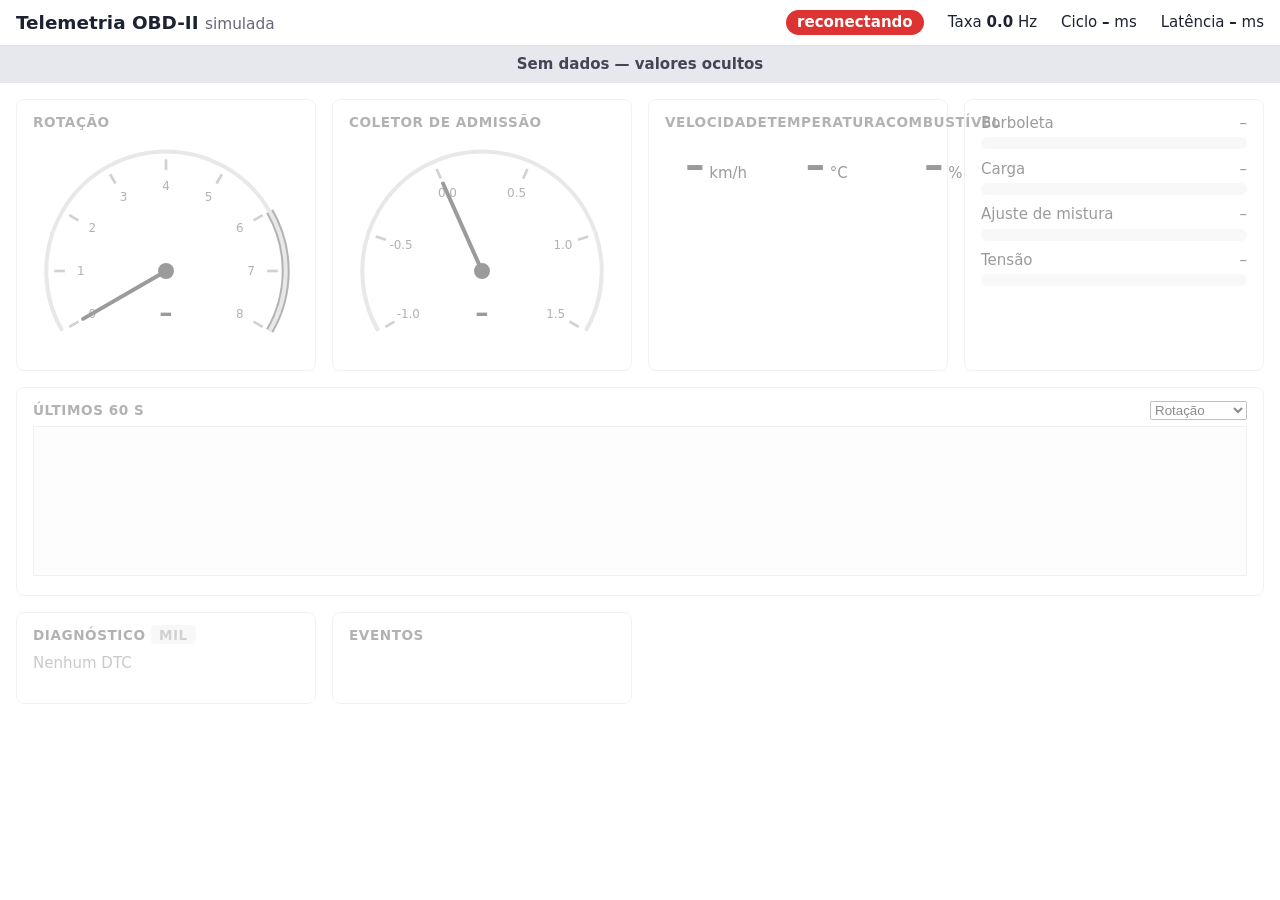
==== src/obd/web/dashboard/index.html @ 9ab84e97 "Tarefa 07: Dashboard web Co-Authored-By: Claude Sonnet 5.5 <noreply@anthropic.com>" ====
<!doctype html>
<html lang="pt-BR">
<head>
<meta charset="utf-8">
<meta name="viewport" content="width=device-width, initial-scale=1">
<title>Telemetria OBD-II</title>
<link rel="stylesheet" href="style.css">
</head>
<body>
<header>
  <h1>Telemetria OBD-II <small>simulada</small></h1>
  <span id="conn-state" class="pill reconnecting">reconectando</span>
  <span>Taxa <b id="rate">–</b> Hz</span>
  <span>Ciclo <b id="cycle">–</b> ms</span>
  <span>Latência <b id="latency">–</b> ms</span>
</header>
<div id="overlay" class="overlay" hidden>Sem dados — valores ocultos</div>
<main id="panels">
  <section class="card">
    <h2>Rotação</h2>
    <svg id="rpm-gauge" viewBox="-100 -100 200 160" role="img" aria-label="Conta-giros">
      <path id="rpm-redline" fill="none" stroke="#d33" stroke-width="6"/>
      <path d="M-78 45 A90 90 0 1 1 78 45" fill="none" stroke="#ccd" stroke-width="3"/>
      <g id="rpm-ticks"></g>
      <line id="rpm-needle" x1="0" y1="0" x2="0" y2="-72" stroke="#223" stroke-width="3" stroke-linecap="round"/>
      <circle r="6" fill="#223"/>
      <text id="rpm-text" y="38" text-anchor="middle" class="gtext">–</text>
    </svg>
  </section>
  <section class="card">
    <h2>Coletor de admissão</h2>
    <svg id="map-gauge" viewBox="-100 -100 200 160" role="img" aria-label="Manômetro do coletor">
      <path d="M-78 45 A90 90 0 1 1 78 45" fill="none" stroke="#ccd" stroke-width="3"/>
      <g id="map-ticks"></g>
      <line id="map-needle" x1="0" y1="0" x2="0" y2="-72" stroke="#223" stroke-width="3" stroke-linecap="round"/>
      <circle r="6" fill="#223"/>
      <text id="map-text" y="38" text-anchor="middle" class="gtext">–</text>
    </svg>
  </section>
  <section class="card digits">
    <div><h2>Velocidade</h2><span id="speed" class="big">–</span> km/h</div>
    <div><h2>Temperatura</h2><span id="coolant" class="big">–</span> °C</div>
    <div><h2>Combustível</h2><span id="fuel" class="big">–</span> %</div>
  </section>
  <section class="card bars">
    <label>Borboleta <span id="val-throttle">–</span><div class="bar"><i id="bar-throttle"></i></div></label>
    <label>Carga <span id="val-load">–</span><div class="bar"><i id="bar-load"></i></div></label>
    <label>Ajuste de mistura <span id="val-trim">–</span><div class="bar centered"><i id="bar-trim"></i></div></label>
    <label>Tensão <span id="val-voltage">–</span><div class="bar"><i id="bar-voltage"></i></div></label>
  </section>
  <section class="card wide">
    <h2>Últimos 60 s
      <select id="chart-series">
        <option value="rpm">Rotação</option>
        <option value="speed">Velocidade</option>
        <option value="coolant">Temperatura</option>
        <option value="throttle">Borboleta</option>
        <option value="map">Coletor</option>
        <option value="load">Carga</option>
      </select>
    </h2>
    <svg id="chart" viewBox="0 0 600 150" preserveAspectRatio="none"><polyline id="chart-line" fill="none" stroke="#1769e0" stroke-width="2"/></svg>
  </section>
  <section class="card">
    <h2>Diagnóstico <span id="mil" class="mil off">MIL</span></h2>
    <ul id="dtc-list"><li class="muted">Nenhum DTC</li></ul>
    <p id="dtc-desc" class="muted"></p>
  </section>
  <section class="card">
    <h2>Eventos</h2>
    <ul id="events"></ul>
  </section>
</main>
<script src="gauges.js"></script>
<script src="app.js"></script>
</body>
</html>
---- src/obd/web/dashboard/style.css ----
:root { --ok:#1a8a3c; --warn:#d98a00; --bad:#d33; --ink:#1c2230; --line:#dde1ea; }
* { box-sizing: border-box; }
body { margin:0; font:15px/1.4 system-ui,sans-serif; background:#fff; color:var(--ink); }
header { display:flex; gap:1.5rem; align-items:center; padding:.6rem 1rem; border-bottom:1px solid var(--line); flex-wrap:wrap; }
header h1 { font-size:1.15rem; margin:0; margin-right:auto; }
header small { color:#667; font-weight:400; }
.pill { padding:.15rem .7rem; border-radius:1rem; color:#fff; font-weight:600; }
.pill.connected { background:var(--ok); } .pill.reconnecting { background:var(--bad); } .pill.nodata { background:#778; }
main { display:grid; grid-template-columns:repeat(auto-fit,minmax(280px,1fr)); gap:1rem; padding:1rem; }
.card { border:1px solid var(--line); border-radius:8px; padding:.8rem 1rem; }
.card.wide { grid-column:1/-1; }
h2 { font-size:.85rem; text-transform:uppercase; letter-spacing:.04em; color:#556; margin:0 0 .4rem; }
.gtext { font:600 20px system-ui; fill:var(--ink); }
.digits { display:flex; justify-content:space-around; text-align:center; }
.big { font-size:2.4rem; font-weight:700; }
.bars label { display:block; margin-bottom:.6rem; }
.bars label span { float:right; font-variant-numeric:tabular-nums; }
.bar { height:12px; background:#eef0f5; border-radius:6px; overflow:hidden; position:relative; margin-top:.2rem; }
.bar i { position:absolute; top:0; bottom:0; left:0; width:0; background:#1769e0; }
#chart { width:100%; height:150px; background:#fafbfd; border:1px solid var(--line); }
select { float:right; }
.mil { padding:.1rem .5rem; border-radius:4px; font-weight:700; }
.mil.off { background:#eef0f5; color:#99a; } .mil.on { background:var(--warn); color:#fff; }
ul { list-style:none; padding:0; margin:0; max-height:170px; overflow:auto; }
#dtc-list li { cursor:pointer; padding:.1rem 0; }
.muted { color:#889; }
.overlay { background:#e6e8ee; color:#445; text-align:center; padding:.5rem; font-weight:600; }
body.stale main { filter:grayscale(1); opacity:.45; }
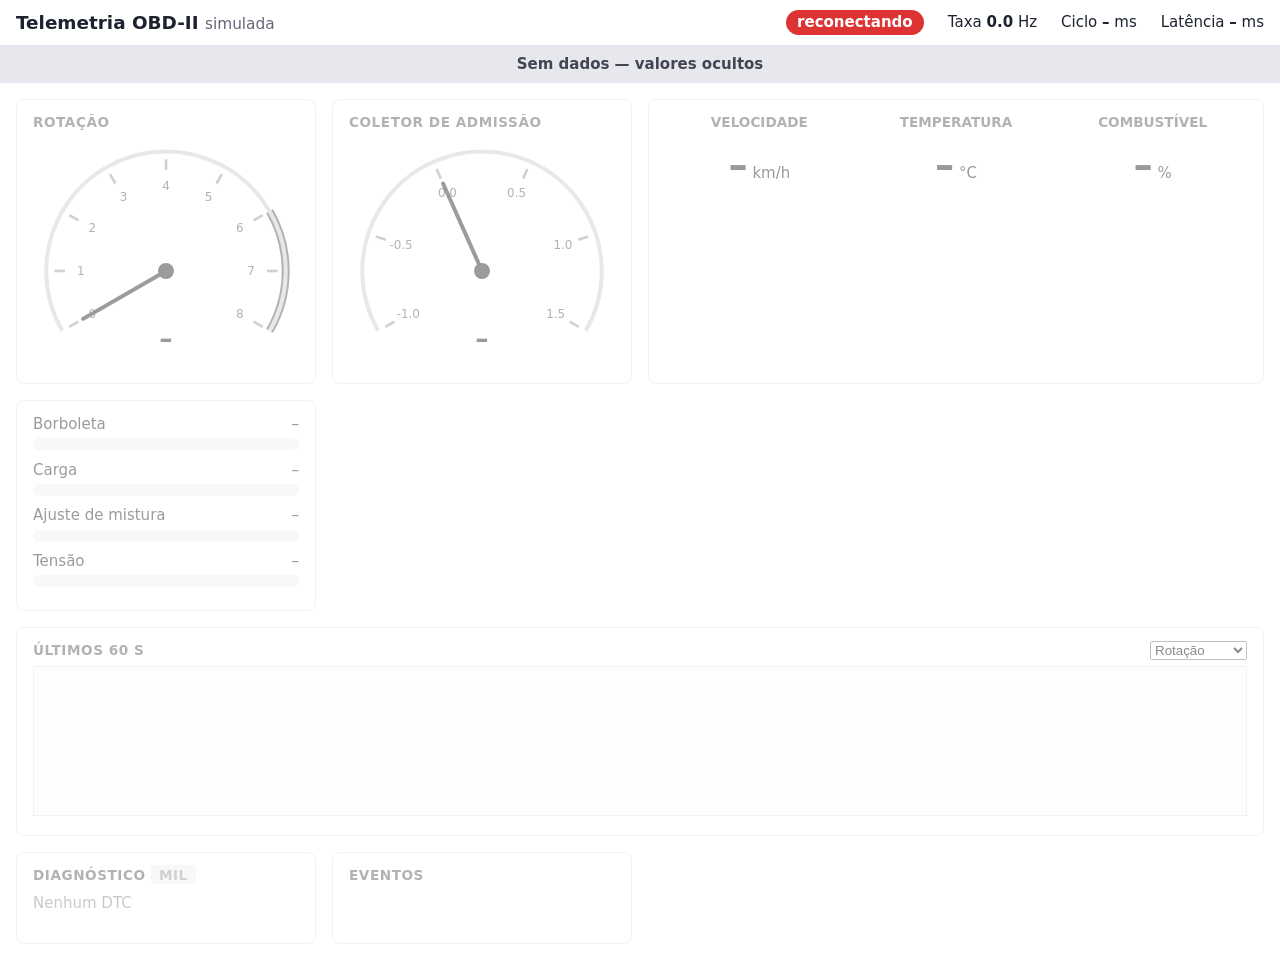
==== commit 7791a146: "Tarefa 14: Correções do dashboard e do painel e script de capturas de tela Co-Authored-By: Claude So" ====
--- a/src/obd/web/dashboard/index.html
+++ b/src/obd/web/dashboard/index.html
@@ -18,29 +18,29 @@
 <main id="panels">
   <section class="card">
     <h2>Rotação</h2>
-    <svg id="rpm-gauge" viewBox="-100 -100 200 160" role="img" aria-label="Conta-giros">
+    <svg id="rpm-gauge" viewBox="-100 -100 200 170" role="img" aria-label="Conta-giros">
       <path id="rpm-redline" fill="none" stroke="#d33" stroke-width="6"/>
       <path d="M-78 45 A90 90 0 1 1 78 45" fill="none" stroke="#ccd" stroke-width="3"/>
       <g id="rpm-ticks"></g>
       <line id="rpm-needle" x1="0" y1="0" x2="0" y2="-72" stroke="#223" stroke-width="3" stroke-linecap="round"/>
       <circle r="6" fill="#223"/>
-      <text id="rpm-text" y="38" text-anchor="middle" class="gtext">–</text>
+      <text id="rpm-text" y="58" text-anchor="middle" class="gtext">–</text>
     </svg>
   </section>
   <section class="card">
     <h2>Coletor de admissão</h2>
-    <svg id="map-gauge" viewBox="-100 -100 200 160" role="img" aria-label="Manômetro do coletor">
+    <svg id="map-gauge" viewBox="-100 -100 200 170" role="img" aria-label="Manômetro do coletor">
       <path d="M-78 45 A90 90 0 1 1 78 45" fill="none" stroke="#ccd" stroke-width="3"/>
       <g id="map-ticks"></g>
       <line id="map-needle" x1="0" y1="0" x2="0" y2="-72" stroke="#223" stroke-width="3" stroke-linecap="round"/>
       <circle r="6" fill="#223"/>
-      <text id="map-text" y="38" text-anchor="middle" class="gtext">–</text>
+      <text id="map-text" y="58" text-anchor="middle" class="gtext">–</text>
     </svg>
   </section>
-  <section class="card digits">
-    <div><h2>Velocidade</h2><span id="speed" class="big">–</span> km/h</div>
-    <div><h2>Temperatura</h2><span id="coolant" class="big">–</span> °C</div>
-    <div><h2>Combustível</h2><span id="fuel" class="big">–</span> %</div>
+  <section class="card digits dupla">
+    <div class="medida"><h2>Velocidade</h2><span id="speed" class="big">–</span> km/h</div>
+    <div class="medida"><h2>Temperatura</h2><span id="coolant" class="big">–</span> °C</div>
+    <div class="medida"><h2>Combustível</h2><span id="fuel" class="big">–</span> %</div>
   </section>
   <section class="card bars">
     <label>Borboleta <span id="val-throttle">–</span><div class="bar"><i id="bar-throttle"></i></div></label>
--- a/src/obd/web/dashboard/style.css
+++ b/src/obd/web/dashboard/style.css
@@ -11,8 +11,13 @@
 .card.wide { grid-column:1/-1; }
 h2 { font-size:.85rem; text-transform:uppercase; letter-spacing:.04em; color:#556; margin:0 0 .4rem; }
 .gtext { font:600 20px system-ui; fill:var(--ink); }
-.digits { display:flex; justify-content:space-around; text-align:center; }
-.big { font-size:2.4rem; font-weight:700; }
+.digits { display:grid; grid-template-columns:repeat(3,minmax(0,1fr)); gap:.5rem; text-align:center; }
+.dupla { grid-column:span 2; }
+@media (max-width:700px) { .dupla { grid-column:auto; } }
+.medida { min-width:0; }
+.medida h2 { letter-spacing:0; }
+.defasado { opacity:.4; }
+.big { font-size:clamp(1.6rem,3vw,2.4rem); font-weight:700; }
 .bars label { display:block; margin-bottom:.6rem; }
 .bars label span { float:right; font-variant-numeric:tabular-nums; }
 .bar { height:12px; background:#eef0f5; border-radius:6px; overflow:hidden; position:relative; margin-top:.2rem; }
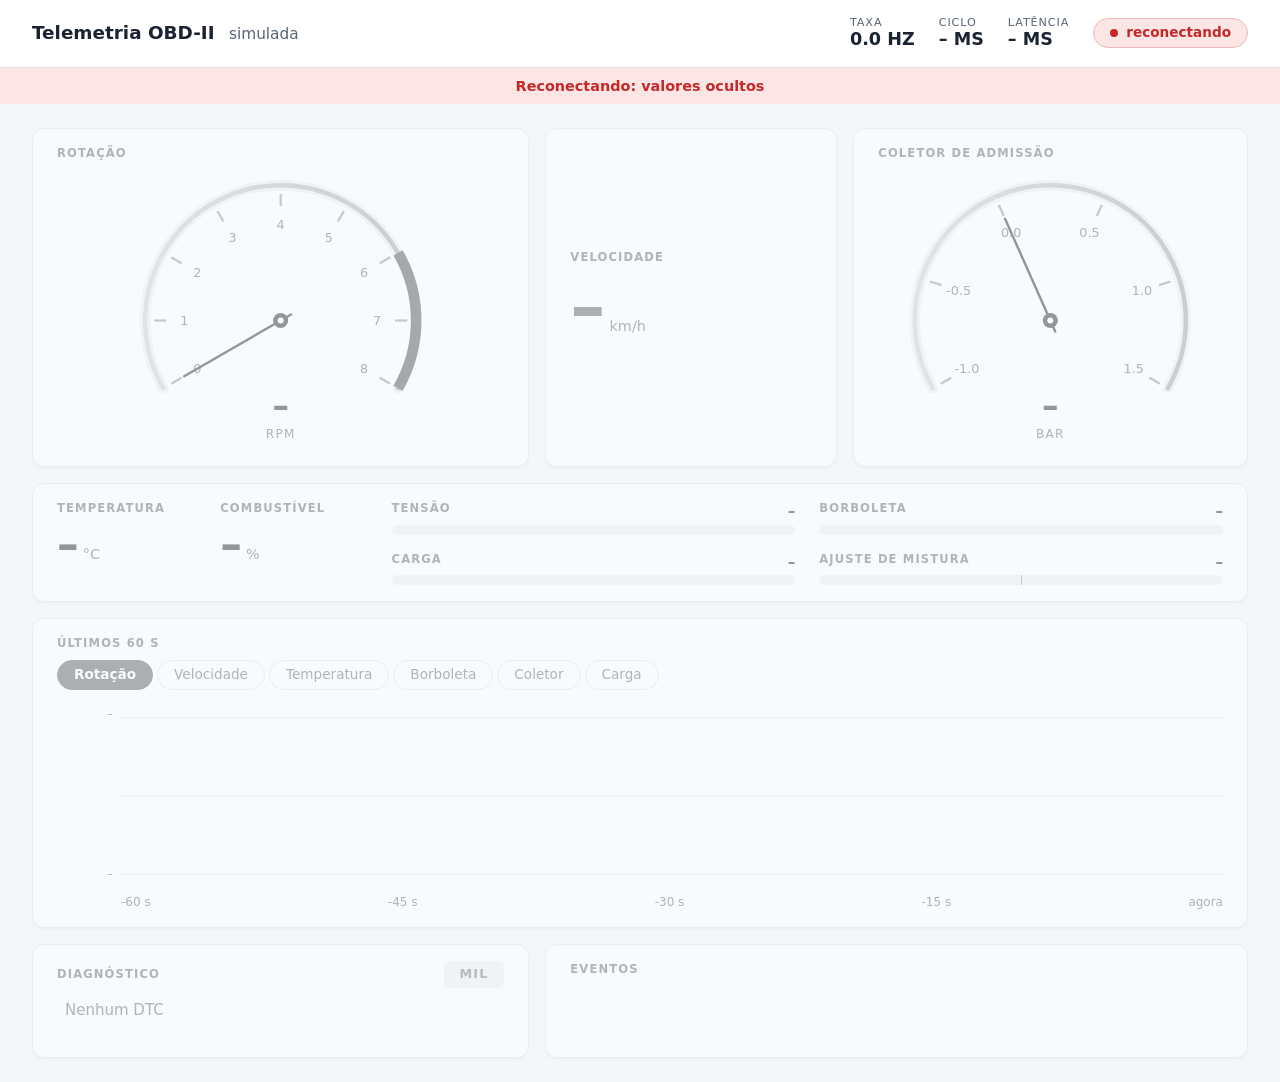
==== commit 9d258798: "Tarefa 15: Redesenho visual do dashboard e do painel do simulador Co-Authored-By: Claude Sonnet 5.5 " ====
--- a/src/obd/web/dashboard/index.html
+++ b/src/obd/web/dashboard/index.html
@@ -9,64 +9,83 @@
 <body>
 <header>
   <h1>Telemetria OBD-II <small>simulada</small></h1>
+  <span class="metrica">Taxa <b><span id="rate">–</span> Hz</b></span>
+  <span class="metrica">Ciclo <b><span id="cycle">–</span> ms</b></span>
+  <span class="metrica">Latência <b><span id="latency">–</span> ms</b></span>
   <span id="conn-state" class="pill reconnecting">reconectando</span>
-  <span>Taxa <b id="rate">–</b> Hz</span>
-  <span>Ciclo <b id="cycle">–</b> ms</span>
-  <span>Latência <b id="latency">–</b> ms</span>
 </header>
-<div id="overlay" class="overlay" hidden>Sem dados — valores ocultos</div>
+<div id="overlay" class="overlay" hidden>Sem dados: valores ocultos</div>
 <main id="panels">
-  <section class="card">
+  <section class="card rpm">
     <h2>Rotação</h2>
-    <svg id="rpm-gauge" viewBox="-100 -100 200 170" role="img" aria-label="Conta-giros">
-      <path id="rpm-redline" fill="none" stroke="#d33" stroke-width="6"/>
-      <path d="M-78 45 A90 90 0 1 1 78 45" fill="none" stroke="#ccd" stroke-width="3"/>
+    <svg id="rpm-gauge" class="gauge" viewBox="-100 -100 200 186" role="img" aria-label="Conta-giros">
+      <defs><linearGradient id="grad-azul" x1="0" y1="0" x2="1" y2="0"><stop offset="0" stop-color="#8fb4f2"/><stop offset="1" stop-color="#1d5fd1"/></linearGradient></defs>
+      <path class="gtrack" d="M-78 45 A90 90 0 1 1 78 45" fill="none" stroke-width="7" stroke-linecap="round"/>
+      <path d="M-78 45 A90 90 0 1 1 78 45" fill="none" stroke="url(#grad-azul)" stroke-width="3" stroke-linecap="round" opacity=".55"/>
+      <path id="rpm-redline" fill="none" stroke="#c62828" stroke-width="7"/>
       <g id="rpm-ticks"></g>
-      <line id="rpm-needle" x1="0" y1="0" x2="0" y2="-72" stroke="#223" stroke-width="3" stroke-linecap="round"/>
-      <circle r="6" fill="#223"/>
-      <text id="rpm-text" y="58" text-anchor="middle" class="gtext">–</text>
+      <line id="rpm-needle" class="needle" x1="0" y1="8" x2="0" y2="-74" stroke="#1b2333" stroke-width="1.6" stroke-linecap="round"/>
+      <circle r="5" fill="#1b2333"/><circle r="2" fill="#fff"/>
+      <text id="rpm-text" y="64" text-anchor="middle" class="gtext">–</text>
+      <text y="78" text-anchor="middle" class="gunit">rpm</text>
     </svg>
   </section>
-  <section class="card">
+  <section class="card vel hero">
+    <div class="medida"><h2>Velocidade</h2><div><span id="speed" class="big">–</span><span class="unidade">km/h</span></div></div>
+  </section>
+  <section class="card map">
     <h2>Coletor de admissão</h2>
-    <svg id="map-gauge" viewBox="-100 -100 200 170" role="img" aria-label="Manômetro do coletor">
-      <path d="M-78 45 A90 90 0 1 1 78 45" fill="none" stroke="#ccd" stroke-width="3"/>
+    <svg id="map-gauge" class="gauge" viewBox="-100 -100 200 186" role="img" aria-label="Manômetro do coletor">
+      <path class="gtrack" d="M-78 45 A90 90 0 1 1 78 45" fill="none" stroke-width="7" stroke-linecap="round"/>
+      <path d="M-78 45 A90 90 0 1 1 78 45" fill="none" stroke="url(#grad-azul)" stroke-width="3" stroke-linecap="round" opacity=".55"/>
       <g id="map-ticks"></g>
-      <line id="map-needle" x1="0" y1="0" x2="0" y2="-72" stroke="#223" stroke-width="3" stroke-linecap="round"/>
-      <circle r="6" fill="#223"/>
-      <text id="map-text" y="58" text-anchor="middle" class="gtext">–</text>
+      <line id="map-needle" class="needle" x1="0" y1="8" x2="0" y2="-74" stroke="#1b2333" stroke-width="1.6" stroke-linecap="round"/>
+      <circle r="5" fill="#1b2333"/><circle r="2" fill="#fff"/>
+      <text id="map-text" y="64" text-anchor="middle" class="gtext">–</text>
+      <text y="78" text-anchor="middle" class="gunit">bar</text>
     </svg>
   </section>
-  <section class="card digits dupla">
-    <div class="medida"><h2>Velocidade</h2><span id="speed" class="big">–</span> km/h</div>
-    <div class="medida"><h2>Temperatura</h2><span id="coolant" class="big">–</span> °C</div>
-    <div class="medida"><h2>Combustível</h2><span id="fuel" class="big">–</span> %</div>
-  </section>
-  <section class="card bars">
-    <label>Borboleta <span id="val-throttle">–</span><div class="bar"><i id="bar-throttle"></i></div></label>
-    <label>Carga <span id="val-load">–</span><div class="bar"><i id="bar-load"></i></div></label>
-    <label>Ajuste de mistura <span id="val-trim">–</span><div class="bar centered"><i id="bar-trim"></i></div></label>
-    <label>Tensão <span id="val-voltage">–</span><div class="bar"><i id="bar-voltage"></i></div></label>
+  <section class="card sec secundario">
+    <div class="sec-grupo digits">
+      <div class="medida"><h2>Temperatura</h2><span id="coolant" class="big">–</span><span class="unidade">°C</span></div>
+      <div class="medida"><h2>Combustível</h2><span id="fuel" class="big">–</span><span class="unidade">%</span></div>
+    </div>
+    <div class="bars sec-bloco">
+      <label>Tensão <span id="val-voltage">–</span><div class="bar"><i id="bar-voltage"></i></div></label>
+      <label>Carga <span id="val-load">–</span><div class="bar"><i id="bar-load"></i></div></label>
+    </div>
+    <div class="bars sec-bloco">
+      <label>Borboleta <span id="val-throttle">–</span><div class="bar"><i id="bar-throttle"></i></div></label>
+      <label>Ajuste de mistura <span id="val-trim">–</span><div class="bar centered"><i id="bar-trim"></i></div></label>
+    </div>
   </section>
   <section class="card wide">
-    <h2>Últimos 60 s
-      <select id="chart-series">
-        <option value="rpm">Rotação</option>
-        <option value="speed">Velocidade</option>
-        <option value="coolant">Temperatura</option>
-        <option value="throttle">Borboleta</option>
-        <option value="map">Coletor</option>
-        <option value="load">Carga</option>
-      </select>
-    </h2>
-    <svg id="chart" viewBox="0 0 600 150" preserveAspectRatio="none"><polyline id="chart-line" fill="none" stroke="#1769e0" stroke-width="2"/></svg>
+    <h2>Últimos 60 s</h2>
+    <div id="chart-tabs" class="abas" role="tablist" aria-label="Variável do gráfico">
+      <button class="aba" role="tab" aria-selected="true" data-series="rpm">Rotação</button>
+      <button class="aba" role="tab" aria-selected="false" data-series="speed">Velocidade</button>
+      <button class="aba" role="tab" aria-selected="false" data-series="coolant">Temperatura</button>
+      <button class="aba" role="tab" aria-selected="false" data-series="throttle">Borboleta</button>
+      <button class="aba" role="tab" aria-selected="false" data-series="map">Coletor</button>
+      <button class="aba" role="tab" aria-selected="false" data-series="load">Carga</button>
+    </div>
+    <div class="grafico">
+      <div class="eixo-y"><span id="chart-max">–</span><span id="chart-min">–</span></div>
+      <svg id="chart" viewBox="0 0 600 150" preserveAspectRatio="none" role="img" aria-label="Série dos últimos 60 segundos">
+        <defs><linearGradient id="grad-area" x1="0" y1="0" x2="0" y2="1"><stop offset="0" stop-color="#1d5fd1" stop-opacity=".22"/><stop offset="1" stop-color="#1d5fd1" stop-opacity=".02"/></linearGradient></defs>
+        <line class="grade" x1="0" y1="10" x2="600" y2="10"/><line class="grade" x1="0" y1="75" x2="600" y2="75"/><line class="grade" x1="0" y1="140" x2="600" y2="140"/>
+        <polygon id="chart-area" fill="url(#grad-area)" points=""/>
+        <polyline id="chart-line" fill="none" stroke="#1d5fd1" stroke-width="1.6" vector-effect="non-scaling-stroke" stroke-linejoin="round"/>
+      </svg>
+      <div class="eixo-x"><span>-60 s</span><span>-45 s</span><span>-30 s</span><span>-15 s</span><span>agora</span></div>
+    </div>
   </section>
-  <section class="card">
+  <section class="card diag">
     <h2>Diagnóstico <span id="mil" class="mil off">MIL</span></h2>
     <ul id="dtc-list"><li class="muted">Nenhum DTC</li></ul>
     <p id="dtc-desc" class="muted"></p>
   </section>
-  <section class="card">
+  <section class="card evt">
     <h2>Eventos</h2>
     <ul id="events"></ul>
   </section>
--- a/src/obd/web/dashboard/style.css
+++ b/src/obd/web/dashboard/style.css
@@ -1,33 +1,97 @@
-:root { --ok:#1a8a3c; --warn:#d98a00; --bad:#d33; --ink:#1c2230; --line:#dde1ea; }
+/* Tokens compartilhados com o painel do simulador (manter iguais nos dois style.css). */
+:root {
+  --fundo: #f4f6fa; --cartao: #ffffff; --tinta: #1b2333; --rotulo: #5a6475; --linha: #dfe3ec;
+  --azul: #1d5fd1; --azul-suave: #e6eefc; --ambar: #b45309; --ambar-suave: #fdf0dc;
+  --vermelho: #c62828; --vermelho-suave: #fbe5e5; --cinza-suave: #eceff5;
+  --espaco-1: 4px; --espaco-2: 8px; --espaco-3: 16px; --espaco-4: 24px; --espaco-5: 32px;
+  --raio: 12px; --sombra: 0 1px 2px rgba(20, 30, 50, .06), 0 2px 8px rgba(20, 30, 50, .04);
+  --fonte: system-ui, -apple-system, "Segoe UI", Roboto, "Helvetica Neue", Arial, sans-serif;
+  --ok: var(--azul); --warn: var(--ambar); --bad: var(--vermelho);
+}
 * { box-sizing: border-box; }
-body { margin:0; font:15px/1.4 system-ui,sans-serif; background:#fff; color:var(--ink); }
-header { display:flex; gap:1.5rem; align-items:center; padding:.6rem 1rem; border-bottom:1px solid var(--line); flex-wrap:wrap; }
-header h1 { font-size:1.15rem; margin:0; margin-right:auto; }
-header small { color:#667; font-weight:400; }
-.pill { padding:.15rem .7rem; border-radius:1rem; color:#fff; font-weight:600; }
-.pill.connected { background:var(--ok); } .pill.reconnecting { background:var(--bad); } .pill.nodata { background:#778; }
-main { display:grid; grid-template-columns:repeat(auto-fit,minmax(280px,1fr)); gap:1rem; padding:1rem; }
-.card { border:1px solid var(--line); border-radius:8px; padding:.8rem 1rem; }
-.card.wide { grid-column:1/-1; }
-h2 { font-size:.85rem; text-transform:uppercase; letter-spacing:.04em; color:#556; margin:0 0 .4rem; }
-.gtext { font:600 20px system-ui; fill:var(--ink); }
-.digits { display:grid; grid-template-columns:repeat(3,minmax(0,1fr)); gap:.5rem; text-align:center; }
-.dupla { grid-column:span 2; }
-@media (max-width:700px) { .dupla { grid-column:auto; } }
-.medida { min-width:0; }
-.medida h2 { letter-spacing:0; }
-.defasado { opacity:.4; }
-.big { font-size:clamp(1.6rem,3vw,2.4rem); font-weight:700; }
-.bars label { display:block; margin-bottom:.6rem; }
-.bars label span { float:right; font-variant-numeric:tabular-nums; }
-.bar { height:12px; background:#eef0f5; border-radius:6px; overflow:hidden; position:relative; margin-top:.2rem; }
-.bar i { position:absolute; top:0; bottom:0; left:0; width:0; background:#1769e0; }
-#chart { width:100%; height:150px; background:#fafbfd; border:1px solid var(--line); }
-select { float:right; }
-.mil { padding:.1rem .5rem; border-radius:4px; font-weight:700; }
-.mil.off { background:#eef0f5; color:#99a; } .mil.on { background:var(--warn); color:#fff; }
-ul { list-style:none; padding:0; margin:0; max-height:170px; overflow:auto; }
-#dtc-list li { cursor:pointer; padding:.1rem 0; }
-.muted { color:#889; }
-.overlay { background:#e6e8ee; color:#445; text-align:center; padding:.5rem; font-weight:600; }
-body.stale main { filter:grayscale(1); opacity:.45; }
+body { margin: 0; font: 15px/1.45 var(--fonte); background: var(--fundo); color: var(--tinta); }
+.num { font-variant-numeric: tabular-nums; }
+
+header { display: flex; gap: var(--espaco-4); align-items: center; padding: var(--espaco-3) var(--espaco-5);
+  background: var(--cartao); border-bottom: 1px solid var(--linha); flex-wrap: wrap; }
+header h1 { font-size: 1.15rem; margin: 0 auto 0 0; font-weight: 650; }
+header small { color: var(--rotulo); font-weight: 400; margin-left: var(--espaco-2); }
+.metrica { display: flex; flex-direction: column; font-size: .7rem; text-transform: uppercase; letter-spacing: .08em;
+  color: var(--rotulo); line-height: 1.2; }
+.metrica b { font-size: 1.1rem; color: var(--tinta); letter-spacing: 0; font-variant-numeric: tabular-nums; }
+.pill { display: inline-flex; align-items: center; gap: var(--espaco-2); padding: var(--espaco-1) var(--espaco-3);
+  border-radius: 999px; font-weight: 600; font-size: .85rem; border: 1px solid transparent; }
+.pill::before { content: ""; width: 8px; height: 8px; border-radius: 50%; background: currentColor; }
+.pill.connected { color: #0b5c2e; background: #e3f4ea; border-color: #b9e0c8; }
+.pill.reconnecting { color: var(--vermelho); background: var(--vermelho-suave); border-color: #efb9b9; }
+.pill.nodata { color: #4a5262; background: var(--cinza-suave); border-color: #cdd2de; }
+.pill.reconnecting::before { animation: pulsa 1s ease-in-out infinite; }
+@keyframes pulsa { 50% { opacity: .25; } }
+
+.overlay { padding: var(--espaco-2) var(--espaco-5); text-align: center; font-weight: 600; font-size: .9rem; }
+.overlay.nodata { background: var(--cinza-suave); color: #3b4352; }
+.overlay.reconnecting { background: var(--vermelho-suave); color: var(--vermelho); }
+
+main { display: grid; grid-template-columns: repeat(12, minmax(0, 1fr)); gap: var(--espaco-3);
+  padding: var(--espaco-4) var(--espaco-5); max-width: 1760px; margin: 0 auto; }
+.card { background: var(--cartao); border: 1px solid var(--linha); border-radius: var(--raio);
+  box-shadow: var(--sombra); padding: var(--espaco-3) var(--espaco-4); min-width: 0; }
+.rpm { grid-column: span 5; } .vel { grid-column: span 3; } .map { grid-column: span 4; }
+.sec { grid-column: 1 / -1; } .wide { grid-column: 1 / -1; }
+.diag { grid-column: span 5; } .evt { grid-column: span 7; }
+@media (max-width: 1100px) { .rpm, .vel, .map, .diag, .evt { grid-column: span 6; } .vel { order: 3; } }
+
+h2 { font-size: .72rem; text-transform: uppercase; letter-spacing: .1em; color: var(--rotulo); font-weight: 600;
+  margin: 0 0 var(--espaco-2); display: flex; align-items: center; justify-content: space-between; }
+.unidade { font-size: .9rem; color: var(--rotulo); margin-left: var(--espaco-1); }
+.big { font-size: clamp(2rem, 3.4vw, 3.2rem); font-weight: 700; line-height: 1.1; font-variant-numeric: tabular-nums; }
+.hero { display: flex; flex-direction: column; justify-content: center; }
+.hero .big { font-size: clamp(3rem, 5.5vw, 5rem); color: var(--azul); }
+.defasado { opacity: .4; }
+
+svg.gauge { width: 100%; height: auto; max-height: 280px; display: block; }
+.gtrack { stroke: var(--cinza-suave); } .gtick { stroke: #8b94a5; stroke-width: 1.5; }
+.gnum { font: 500 8.5px var(--fonte); fill: var(--rotulo); font-variant-numeric: tabular-nums; }
+.gtext { font: 700 22px var(--fonte); fill: var(--tinta); font-variant-numeric: tabular-nums; }
+.gunit { font: 500 8px var(--fonte); fill: var(--rotulo); letter-spacing: .1em; text-transform: uppercase; }
+.needle { transition: transform .45s cubic-bezier(.3, .7, .3, 1); transform-origin: 0 0; }
+
+.secundario { display: grid; grid-template-columns: 1fr 1.3fr 1.3fr; gap: var(--espaco-4); align-items: start; }
+.sec-bloco { display: grid; gap: var(--espaco-3); align-content: start; }
+.digits { display: grid; grid-template-columns: repeat(2, minmax(0, 1fr)); gap: var(--espaco-3); }
+@media (max-width: 1100px) { .secundario { grid-template-columns: 1fr; } }
+.medida { min-width: 0; }
+.medida h2 { margin-bottom: var(--espaco-1); }
+.bars label { display: block; font-size: .72rem; text-transform: uppercase; letter-spacing: .1em; color: var(--rotulo); font-weight: 600; }
+.bars label span { float: right; font-size: .95rem; letter-spacing: 0; text-transform: none; color: var(--tinta);
+  font-variant-numeric: tabular-nums; font-weight: 600; }
+.bar { height: 10px; background: var(--cinza-suave); border-radius: 5px; overflow: hidden; position: relative; margin-top: var(--espaco-2); }
+.bar i { position: absolute; top: 0; bottom: 0; left: 0; width: 0; background: var(--azul); border-radius: 5px;
+  transition: width .3s ease, left .3s ease; }
+.bar.centered::after { content: ""; position: absolute; left: 50%; top: 0; bottom: 0; width: 1px; background: #8b94a5; }
+
+.abas { display: flex; gap: var(--espaco-1); flex-wrap: wrap; margin-bottom: var(--espaco-3); }
+.aba { font: inherit; font-size: .85rem; padding: var(--espaco-1) var(--espaco-3); border-radius: 999px; cursor: pointer;
+  border: 1px solid var(--linha); background: var(--cartao); color: var(--rotulo); }
+.aba:hover { border-color: var(--azul); color: var(--azul); }
+.aba[aria-selected="true"] { background: var(--azul); border-color: var(--azul); color: #fff; font-weight: 600; }
+.aba:focus-visible { outline: 2px solid var(--azul); outline-offset: 2px; }
+.grafico { display: grid; grid-template-columns: 56px minmax(0, 1fr); gap: var(--espaco-2); }
+.eixo-y { display: flex; flex-direction: column; justify-content: space-between; text-align: right; font-size: .75rem;
+  color: var(--rotulo); font-variant-numeric: tabular-nums; padding: 0 0 2px; height: 180px; }
+#chart { width: 100%; height: 180px; display: block; }
+.eixo-x { grid-column: 2; display: flex; justify-content: space-between; font-size: .75rem; color: var(--rotulo);
+  font-variant-numeric: tabular-nums; }
+.grade { stroke: var(--linha); stroke-width: 1; vector-effect: non-scaling-stroke; }
+
+.mil { padding: var(--espaco-1) var(--espaco-3); border-radius: 6px; font-weight: 700; letter-spacing: .08em; font-size: .8rem; }
+.mil.off { background: var(--cinza-suave); color: #6a7385; }
+.mil.on { background: var(--vermelho); color: #fff; box-shadow: 0 0 0 3px var(--vermelho-suave); }
+ul { list-style: none; padding: 0; margin: 0; max-height: 170px; overflow: auto; }
+#dtc-list li { cursor: pointer; padding: var(--espaco-1) var(--espaco-2); border-radius: 6px; font-variant-numeric: tabular-nums; }
+#dtc-list li:hover { background: var(--azul-suave); }
+#events li { padding: var(--espaco-1) 0; border-bottom: 1px solid var(--cinza-suave); font-variant-numeric: tabular-nums; font-size: .9rem; }
+#events li:empty { display: none; }
+.muted { color: var(--rotulo); }
+body.stale main { filter: grayscale(1); opacity: .45; }
+@media (max-width: 1100px) { main { padding: var(--espaco-3); } }
